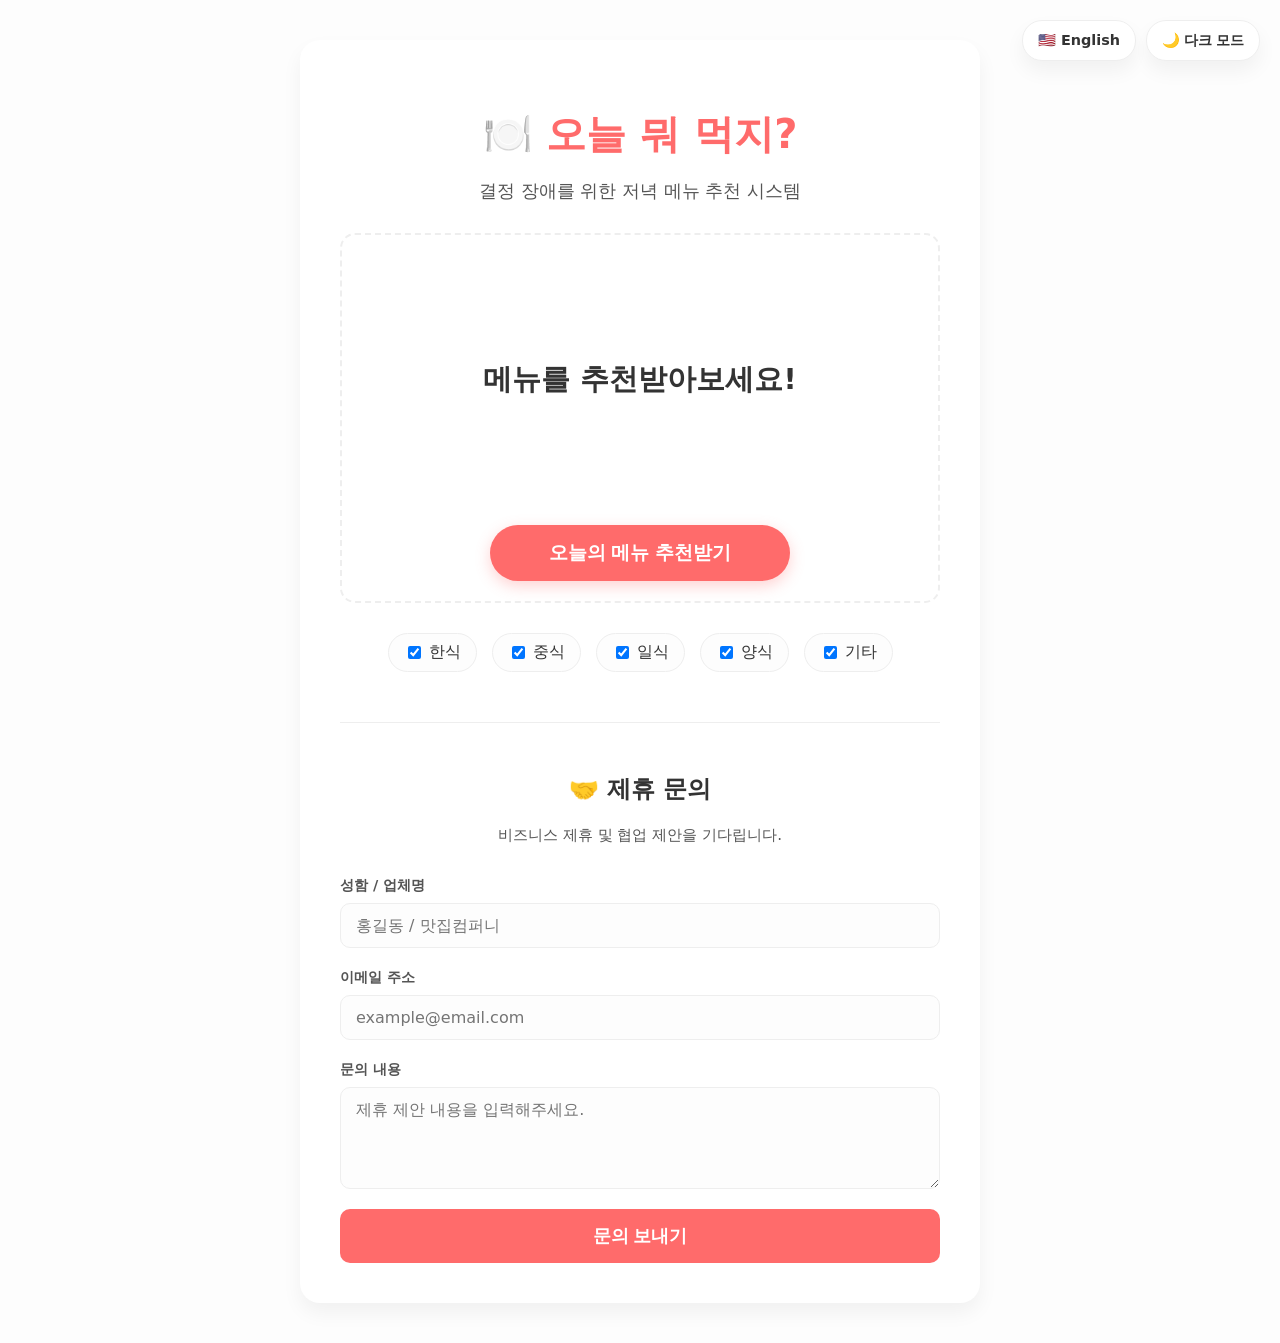
==== index.html @ b77ab516 "feat: Formspree를 이용한 제휴 문의 폼 추가 및 스타일링" ====
<!DOCTYPE html>
<html lang="ko">
<head>
    <meta charset="UTF-8">
    <meta name="viewport" content="width=device-width, initial-scale=1.0">
    <title>오늘 뭐 먹지? - 저녁 메뉴 추천</title>
    <link rel="stylesheet" href="style.css">
</head>
<body>

<div class="top-nav">
    <a href="en.html" class="lang-switch">🇺🇸 English</a>
    <button id="theme-toggle" class="theme-toggle-btn">🌙 다크 모드</button>
</div>

<div class="container">
    <header>
        <h1>🍽️ 오늘 뭐 먹지?</h1>
        <p>결정 장애를 위한 저녁 메뉴 추천 시스템</p>
    </header>

    <div class="recommend-box">
        <div id="menu-display" class="menu-display">
            <div id="menu-text">메뉴를 추천받아보세요!</div>
            <img id="menu-image" class="menu-image" src="" alt="추천 메뉴 이미지" style="display: none;">
        </div>
        <button id="recommend-btn" class="recommend-btn">오늘의 메뉴 추천받기</button>
    </div>

    <div class="category-filters">
        <label><input type="checkbox" name="category" value="korean" checked> 한식</label>
        <label><input type="checkbox" name="category" value="chinese" checked> 중식</label>
        <label><input type="checkbox" name="category" value="japanese" checked> 일식</label>
        <label><input type="checkbox" name="category" value="western" checked> 양식</label>
        <label><input type="checkbox" name="category" value="others" checked> 기타</label>
    </div>

    <hr class="divider">

    <section class="contact-section">
        <h2>🤝 제휴 문의</h2>
        <p>비즈니스 제휴 및 협업 제안을 기다립니다.</p>
        <form action="https://formspree.io/f/mpqkdood" method="POST" class="contact-form">
            <div class="form-group">
                <label for="name">성함 / 업체명</label>
                <input type="text" id="name" name="name" placeholder="홍길동 / 맛집컴퍼니" required>
            </div>
            <div class="form-group">
                <label for="email">이메일 주소</label>
                <input type="email" id="email" name="email" placeholder="example@email.com" required>
            </div>
            <div class="form-group">
                <label for="message">문의 내용</label>
                <textarea id="message" name="message" rows="4" placeholder="제휴 제안 내용을 입력해주세요." required></textarea>
            </div>
            <button type="submit" class="submit-btn">문의 보내기</button>
        </form>
    </section>
</div>

<script src="main.js"></script>
</body>
</html>
---- style.css ----
:root {
    --bg-color: #fdfdfd;
    --container-bg: #ffffff;
    --text-color: #333333;
    --label-color: #555555;
    --border-color: #eeeeee;
    --button-bg: #ff6b6b;
    --button-hover: #fa5252;
    --shadow: 0 10px 20px rgba(0,0,0,0.05);
    --accent-color: #ff6b6b;
}

[data-theme="dark"] {
    --bg-color: #1a1a1a;
    --container-bg: #2d2d2d;
    --text-color: #f1f1f1;
    --label-color: #cccccc;
    --border-color: #444444;
    --button-bg: #fa5252;
    --button-hover: #ff6b6b;
    --shadow: 0 10px 20px rgba(0,0,0,0.3);
}

body {
    font-family: 'Pretendard', -apple-system, BlinkMacSystemFont, system-ui, Roboto, 'Helvetica Neue', 'Segoe UI', 'Apple SD Gothic Neo', 'Noto Sans KR', 'Malgun Gothic', sans-serif;
    padding: 0;
    margin: 0;
    background-color: var(--bg-color);
    color: var(--text-color);
    transition: background-color 0.3s, color 0.3s;
    display: flex;
    flex-direction: column;
    justify-content: center;
    align-items: center;
    min-height: 100vh;
}

.top-nav {
    position: fixed;
    top: 20px;
    right: 20px;
    display: flex;
    gap: 10px;
    z-index: 1000;
}

.lang-switch, .theme-toggle-btn {
    padding: 10px 15px;
    background-color: var(--container-bg);
    color: var(--text-color);
    border: 1px solid var(--border-color);
    border-radius: 20px;
    cursor: pointer;
    box-shadow: var(--shadow);
    font-weight: bold;
    text-decoration: none;
    font-size: 0.9rem;
    transition: all 0.2s;
    display: flex;
    align-items: center;
}

.lang-switch:hover, .theme-toggle-btn:hover {
    border-color: var(--accent-color);
}

.container {
    max-width: 600px;
    width: 90%;
    margin: 40px auto;
    background: var(--container-bg);
    padding: 40px;
    border-radius: 20px;
    box-shadow: var(--shadow);
    text-align: center;
    transition: background-color 0.3s, box-shadow 0.3s;
}

header h1 {
    font-size: 2.5rem;
    margin-bottom: 10px;
    color: var(--accent-color);
}

header p {
    font-size: 1.1rem;
    color: var(--label-color);
    margin-bottom: 30px;
}

.recommend-box {
    margin-bottom: 30px;
    padding: 20px;
    border: 2px dashed var(--border-color);
    border-radius: 15px;
}

.menu-display {
    font-size: 1.8rem;
    font-weight: bold;
    margin-bottom: 20px;
    min-height: 250px;
    display: flex;
    flex-direction: column;
    justify-content: center;
    align-items: center;
    color: var(--text-color);
    gap: 15px;
}

.menu-image {
    width: 100%;
    max-width: 300px;
    height: 200px;
    object-fit: cover;
    border-radius: 15px;
    box-shadow: var(--shadow);
    transition: transform 0.3s;
}

.menu-image:hover {
    transform: scale(1.05);
}

.recommend-btn {
    width: 100%;
    max-width: 300px;
    padding: 15px 30px;
    background-color: var(--button-bg);
    color: white;
    border: none;
    border-radius: 50px;
    font-size: 1.2rem;
    font-weight: bold;
    cursor: pointer;
    transition: background 0.3s, transform 0.2s;
    box-shadow: 0 5px 15px rgba(255, 107, 107, 0.3);
}

.recommend-btn:hover {
    background-color: var(--button-hover);
    transform: translateY(-2px);
}

.category-filters {
    display: flex;
    flex-wrap: wrap;
    justify-content: center;
    gap: 15px;
    margin-top: 20px;
}

.category-filters label {
    display: flex;
    align-items: center;
    gap: 5px;
    font-size: 1rem;
    cursor: pointer;
    padding: 8px 15px;
    background: var(--bg-color);
    border: 1px solid var(--border-color);
    border-radius: 20px;
    transition: all 0.2s;
}

.category-filters label:hover {
    border-color: var(--accent-color);
}

/* Contact Form Styles */
.divider {
    margin: 50px 0;
    border: 0;
    border-top: 1px solid var(--border-color);
}

.contact-section {
    text-align: left;
    margin-top: 40px;
}

.contact-section h2 {
    text-align: center;
    color: var(--text-color);
}

.contact-section p {
    text-align: center;
    font-size: 0.95rem;
    color: var(--label-color);
    margin-bottom: 30px;
}

.contact-form {
    display: flex;
    flex-direction: column;
    gap: 20px;
}

.form-group {
    display: flex;
    flex-direction: column;
    gap: 8px;
}

.form-group label {
    font-weight: bold;
    font-size: 0.9rem;
    color: var(--label-color);
}

.form-group input, .form-group textarea {
    padding: 12px 15px;
    border: 1px solid var(--border-color);
    border-radius: 10px;
    background-color: var(--bg-color);
    color: var(--text-color);
    font-size: 1rem;
    font-family: inherit;
    transition: border-color 0.2s;
}

.form-group input:focus, .form-group textarea:focus {
    outline: none;
    border-color: var(--accent-color);
}

.submit-btn {
    padding: 15px;
    background-color: var(--accent-color);
    color: white;
    border: none;
    border-radius: 10px;
    font-size: 1.1rem;
    font-weight: bold;
    cursor: pointer;
    transition: background 0.3s, transform 0.2s;
}

.submit-btn:hover {
    filter: brightness(1.1);
    transform: translateY(-2px);
}
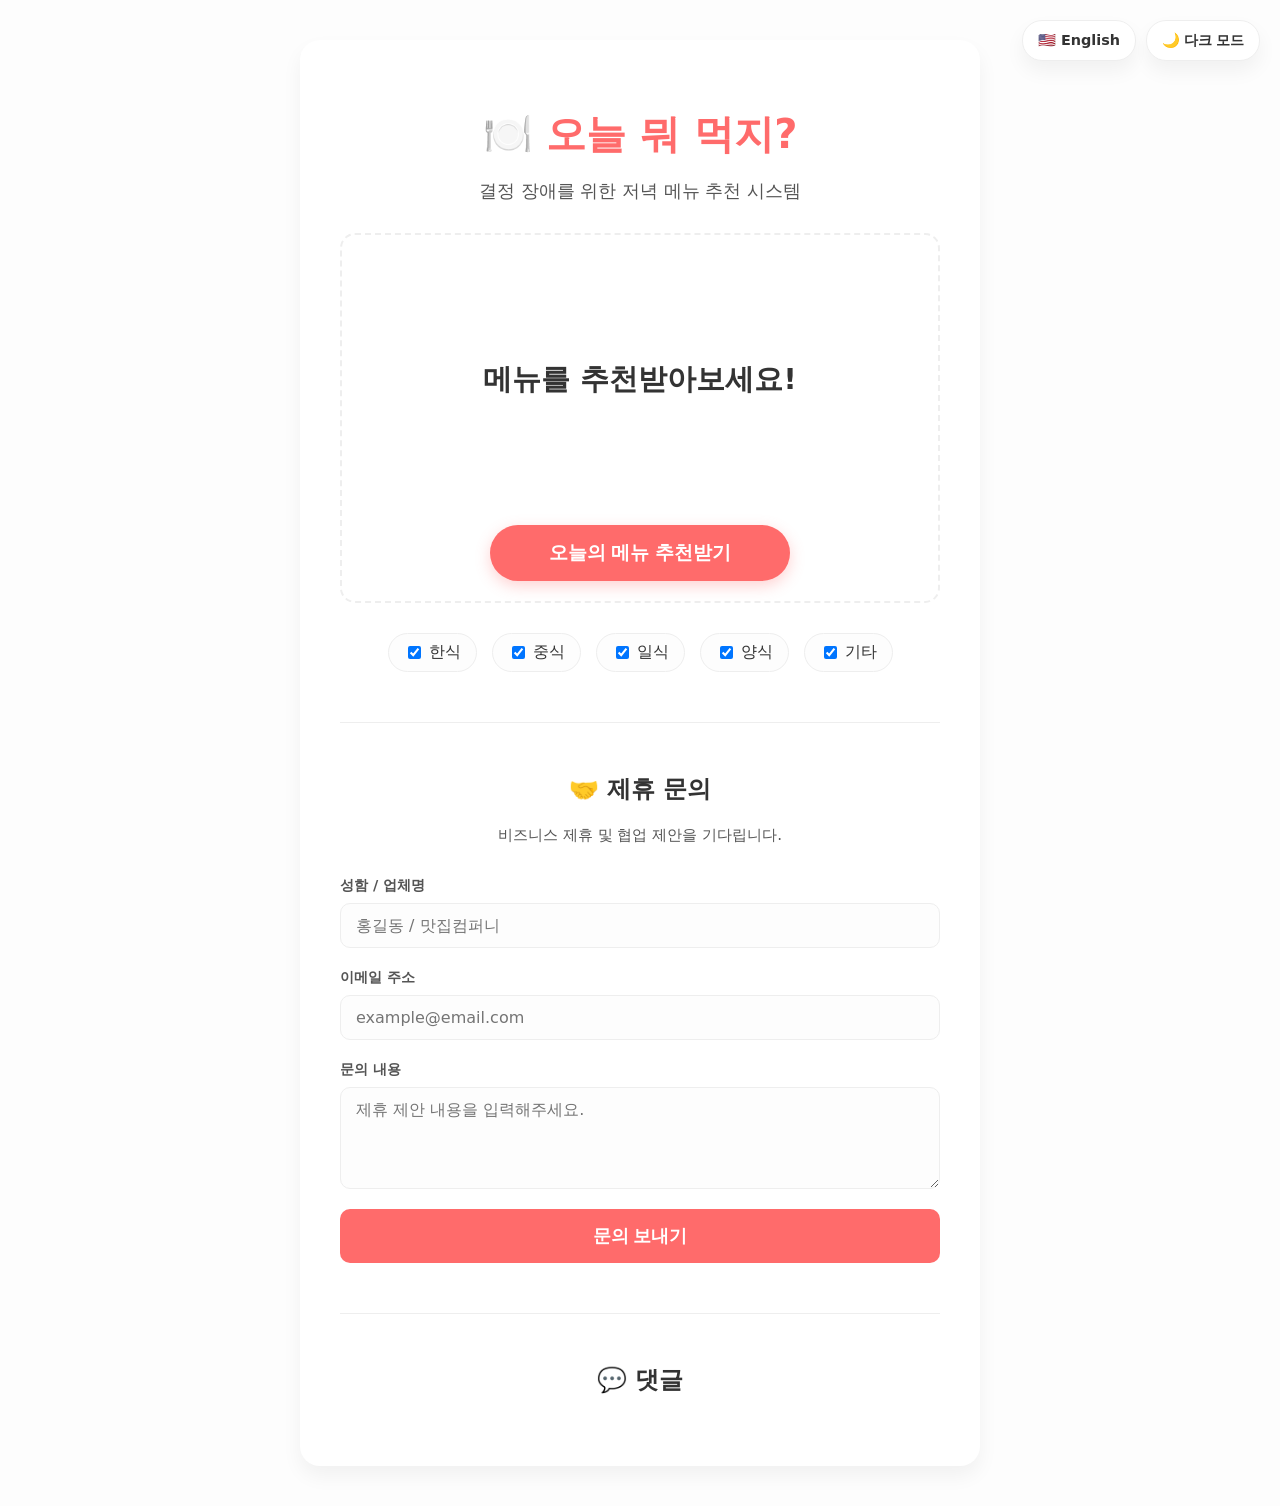
==== commit 75060deb: "feat: Disqus 댓글 기능 추가" ====
--- a/index.html
+++ b/index.html
@@ -56,6 +56,22 @@
             <button type="submit" class="submit-btn">문의 보내기</button>
         </form>
     </section>
+
+    <hr class="divider">
+
+    <section class="comments-section">
+        <h2>💬 댓글</h2>
+        <div id="disqus_thread"></div>
+        <script>
+            (function() {
+            var d = document, s = d.createElement('script');
+            s.src = 'https://product-builder-ai5swixxa2.disqus.com/embed.js';
+            s.setAttribute('data-timestamp', +new Date());
+            (d.head || d.body).appendChild(s);
+            })();
+        </script>
+        <noscript>Please enable JavaScript to view the <a href="https://disqus.com/?ref_noscript">comments powered by Disqus.</a></noscript>
+    </section>
 </div>
 
 <script src="main.js"></script>
--- a/style.css
+++ b/style.css
@@ -241,3 +241,15 @@
     filter: brightness(1.1);
     transform: translateY(-2px);
 }
+
+/* Comments Section Styles */
+.comments-section {
+    margin-top: 40px;
+    text-align: left;
+}
+
+.comments-section h2 {
+    text-align: center;
+    color: var(--text-color);
+    margin-bottom: 30px;
+}
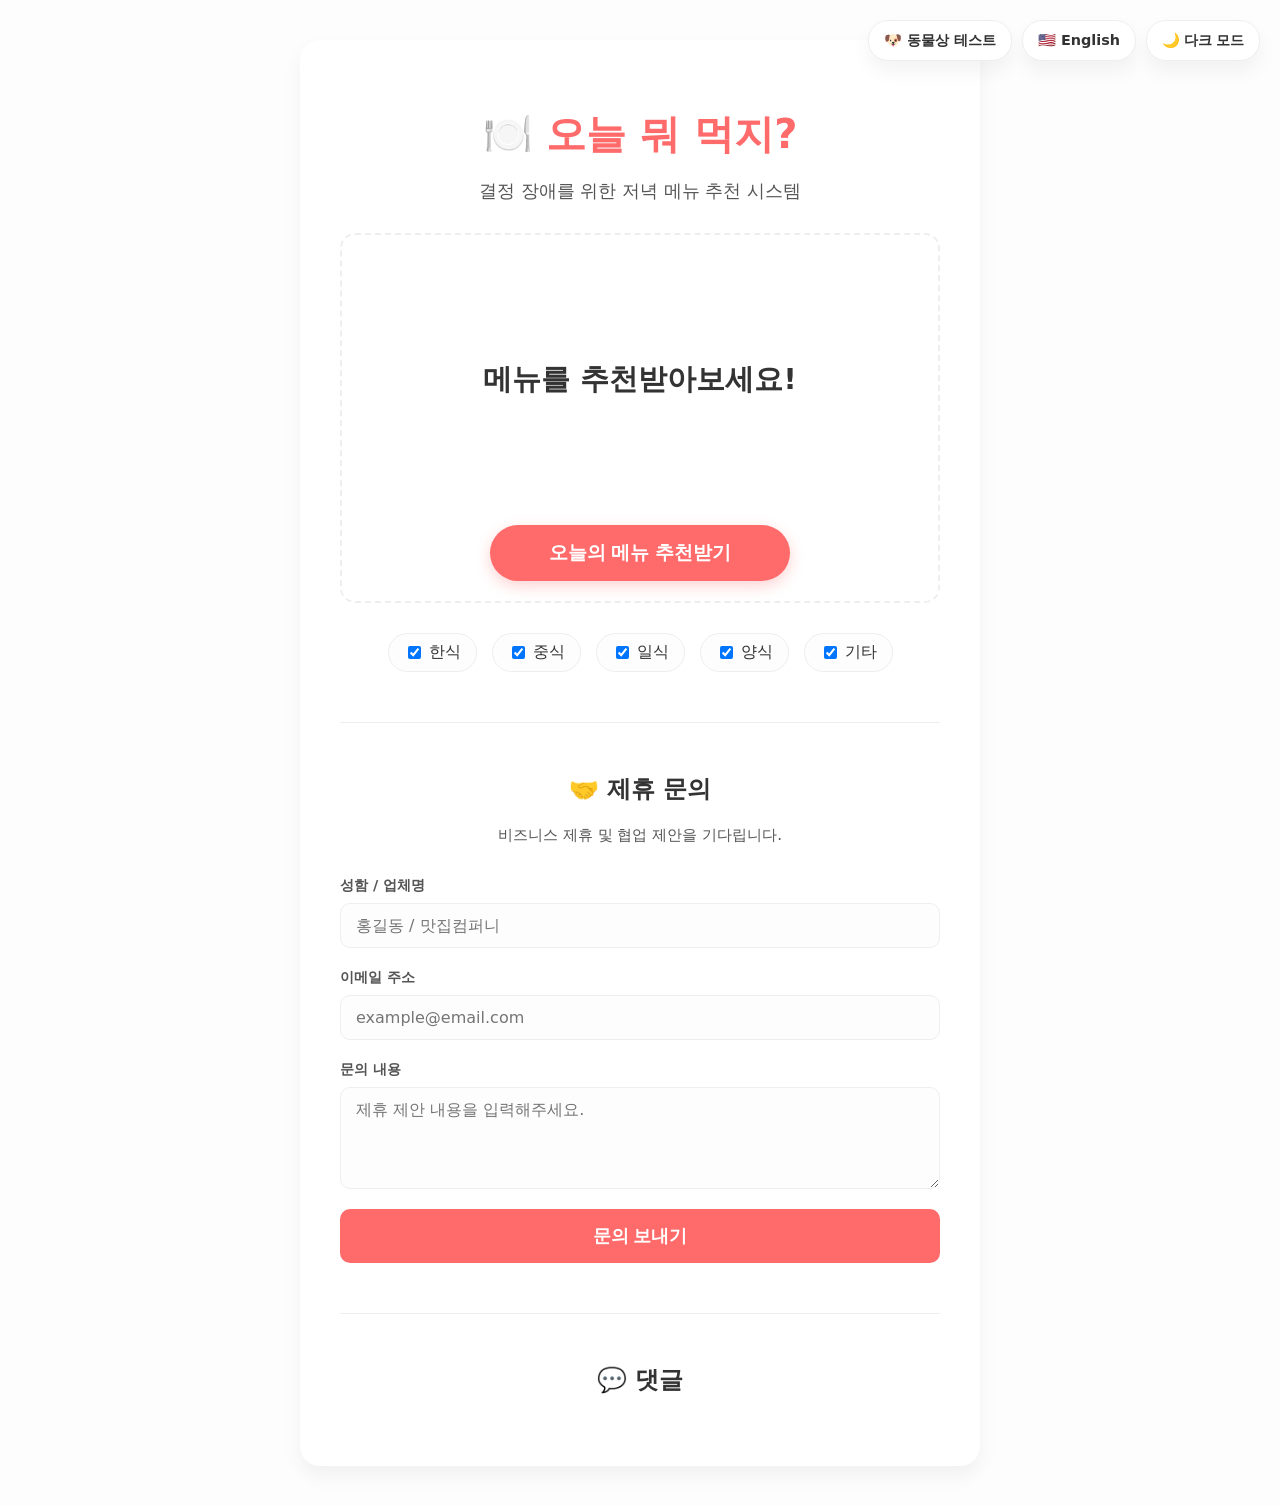
==== commit 8a51a546: "feat: Teachable Machine을 이용한 AI 동물상 테스트 페이지 추가" ====
--- a/index.html
+++ b/index.html
@@ -9,6 +9,7 @@
 <body>
 
 <div class="top-nav">
+    <a href="animal.html" class="lang-switch">🐶 동물상 테스트</a>
     <a href="en.html" class="lang-switch">🇺🇸 English</a>
     <button id="theme-toggle" class="theme-toggle-btn">🌙 다크 모드</button>
 </div>
--- a/style.css
+++ b/style.css
@@ -253,3 +253,64 @@
     color: var(--text-color);
     margin-bottom: 30px;
 }
+
+/* Animal Test Styles */
+.webcam-display {
+    width: 100%;
+    max-width: 300px;
+    height: 300px;
+    margin: 0 auto 20px;
+    background: #eee;
+    border-radius: 15px;
+    display: flex;
+    justify-content: center;
+    align-items: center;
+    overflow: hidden;
+    box-shadow: var(--shadow);
+}
+
+.webcam-display canvas {
+    width: 100% !important;
+    height: 100% !important;
+    object-fit: cover;
+}
+
+.result-label-container {
+    margin-bottom: 20px;
+    text-align: left;
+    width: 100%;
+    max-width: 300px;
+    margin-left: auto;
+    margin-right: auto;
+}
+
+.prediction-bar-container {
+    margin-bottom: 15px;
+}
+
+.prediction-label {
+    display: block;
+    margin-bottom: 5px;
+    font-weight: bold;
+    font-size: 0.9rem;
+}
+
+.bar-wrapper {
+    background: var(--border-color);
+    border-radius: 10px;
+    height: 12px;
+    overflow: hidden;
+}
+
+.bar {
+    height: 100%;
+    width: 0;
+    background: var(--accent-color);
+    transition: width 0.3s ease;
+}
+
+.info-box {
+    margin-top: 20px;
+    font-size: 0.8rem;
+    color: var(--label-color);
+}
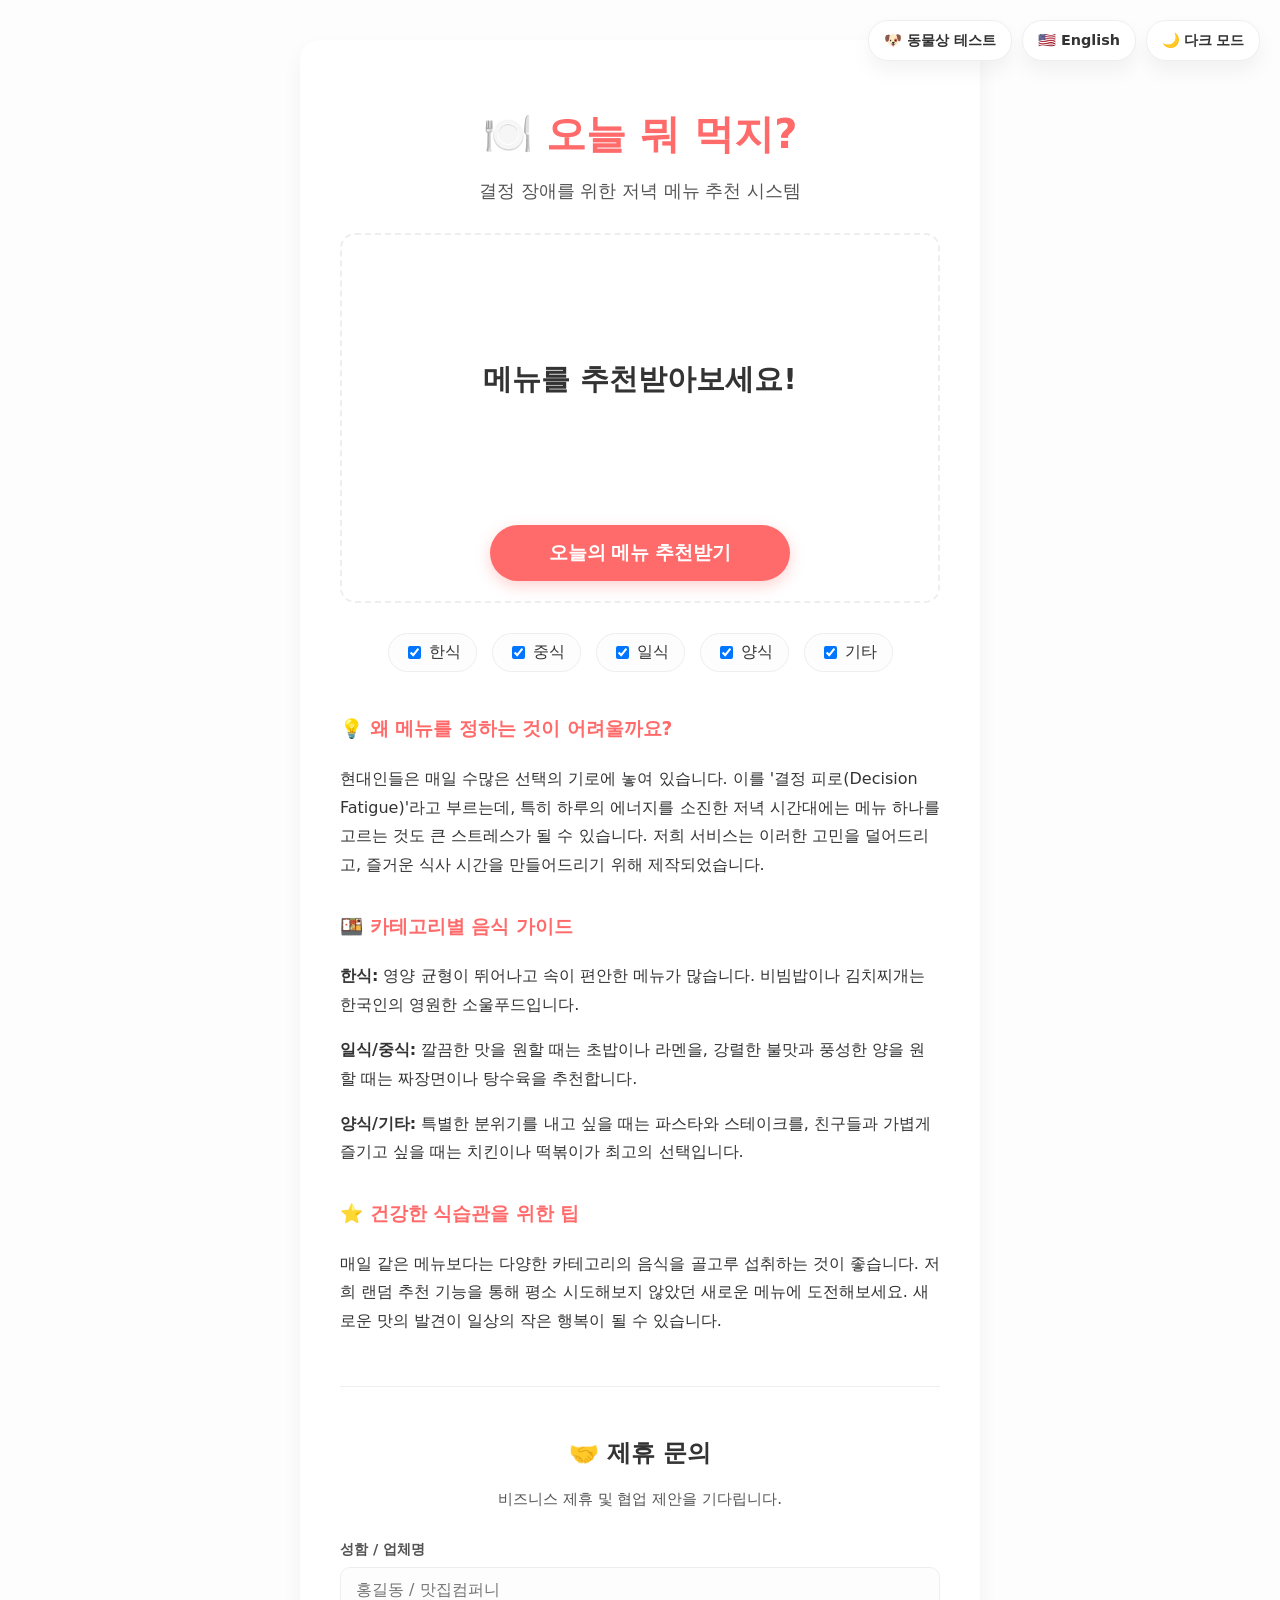
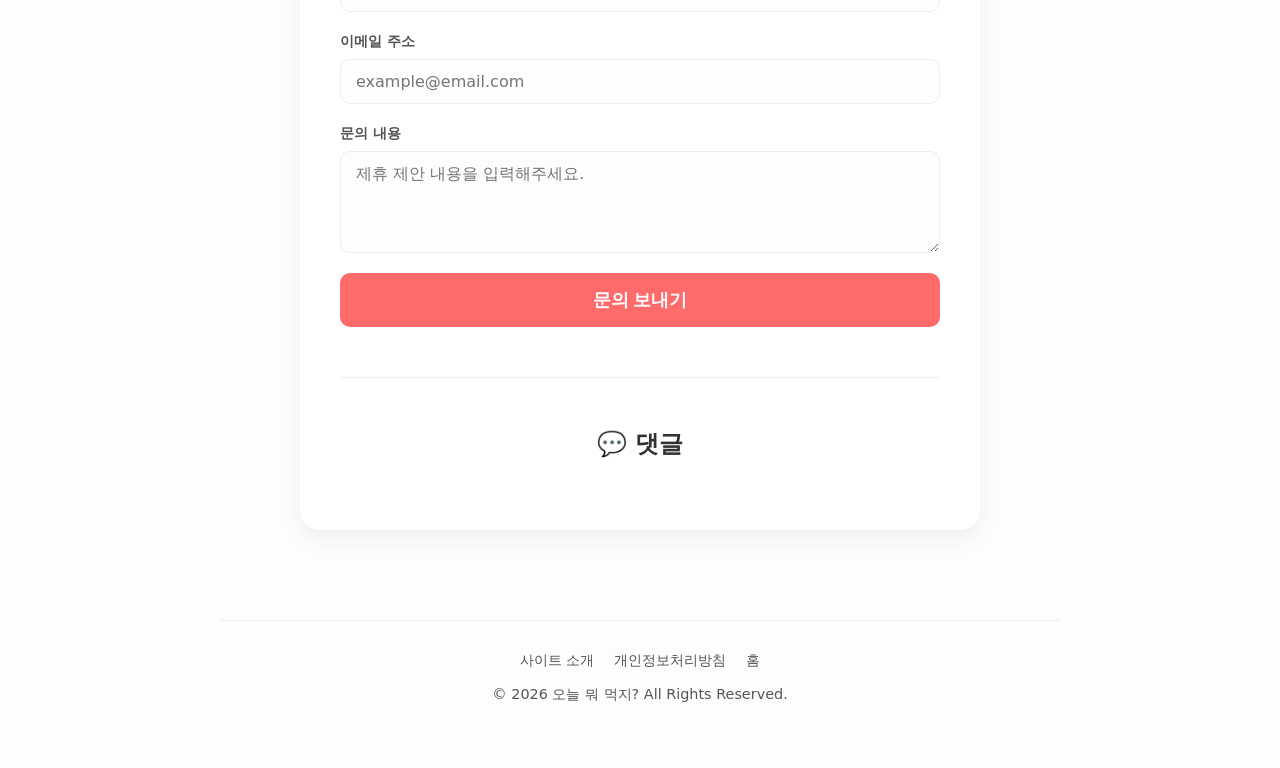
==== commit f0c195e4: "chore: 애드센스 승인을 위한 고품질 콘텐츠 보강 및 정책 페이지 추가" ====
--- a/index.html
+++ b/index.html
@@ -3,7 +3,10 @@
 <head>
     <meta charset="UTF-8">
     <meta name="viewport" content="width=device-width, initial-scale=1.0">
-    <title>오늘 뭐 먹지? - 저녁 메뉴 추천</title>
+    <title>오늘 뭐 먹지? - 저녁 메뉴 추천 및 음식 가이드</title>
+    <script async src="https://pagead2.googlesyndication.com/pagead/js/adsbygoogle.js?client=ca-pub-5402805160992455"
+     crossorigin="anonymous"></script>
+    <meta name="google-adsense-account" content="ca-pub-5402805160992455">
     <link rel="stylesheet" href="style.css">
 </head>
 <body>
@@ -35,6 +38,19 @@
         <label><input type="checkbox" name="category" value="western" checked> 양식</label>
         <label><input type="checkbox" name="category" value="others" checked> 기타</label>
     </div>
+
+    <section class="content-section">
+        <h3>💡 왜 메뉴를 정하는 것이 어려울까요?</h3>
+        <p>현대인들은 매일 수많은 선택의 기로에 놓여 있습니다. 이를 '결정 피로(Decision Fatigue)'라고 부르는데, 특히 하루의 에너지를 소진한 저녁 시간대에는 메뉴 하나를 고르는 것도 큰 스트레스가 될 수 있습니다. 저희 서비스는 이러한 고민을 덜어드리고, 즐거운 식사 시간을 만들어드리기 위해 제작되었습니다.</p>
+
+        <h3>🍱 카테고리별 음식 가이드</h3>
+        <p><strong>한식:</strong> 영양 균형이 뛰어나고 속이 편안한 메뉴가 많습니다. 비빔밥이나 김치찌개는 한국인의 영원한 소울푸드입니다.</p>
+        <p><strong>일식/중식:</strong> 깔끔한 맛을 원할 때는 초밥이나 라멘을, 강렬한 불맛과 풍성한 양을 원할 때는 짜장면이나 탕수육을 추천합니다.</p>
+        <p><strong>양식/기타:</strong> 특별한 분위기를 내고 싶을 때는 파스타와 스테이크를, 친구들과 가볍게 즐기고 싶을 때는 치킨이나 떡볶이가 최고의 선택입니다.</p>
+
+        <h3>⭐ 건강한 식습관을 위한 팁</h3>
+        <p>매일 같은 메뉴보다는 다양한 카테고리의 음식을 골고루 섭취하는 것이 좋습니다. 저희 랜덤 추천 기능을 통해 평소 시도해보지 않았던 새로운 메뉴에 도전해보세요. 새로운 맛의 발견이 일상의 작은 행복이 될 수 있습니다.</p>
+    </section>
 
     <hr class="divider">
 
@@ -75,6 +91,15 @@
     </section>
 </div>
 
+<footer>
+    <div class="footer-links">
+        <a href="about.html">사이트 소개</a>
+        <a href="privacy.html">개인정보처리방침</a>
+        <a href="index.html">홈</a>
+    </div>
+    <p>&copy; 2026 오늘 뭐 먹지? All Rights Reserved.</p>
+</footer>
+
 <script src="main.js"></script>
 </body>
 </html>
--- a/style.css
+++ b/style.css
@@ -314,3 +314,65 @@
     font-size: 0.8rem;
     color: var(--label-color);
 }
+
+/* File Upload Styles */
+.file-upload-wrapper {
+    margin-bottom: 20px;
+}
+
+.file-input {
+    display: none;
+}
+
+.file-upload-wrapper .recommend-btn {
+    display: inline-block;
+    cursor: pointer;
+}
+
+/* AdSense Optimization Styles */
+.content-section {
+    text-align: left;
+    margin: 40px 0;
+    line-height: 1.8;
+    color: var(--text-color);
+}
+
+.content-section h3 {
+    color: var(--accent-color);
+    margin-top: 30px;
+}
+
+footer {
+    width: 100%;
+    max-width: 800px;
+    margin: 50px auto 20px;
+    padding: 30px 20px;
+    border-top: 1px solid var(--border-color);
+    text-align: center;
+    font-size: 0.9rem;
+    color: var(--label-color);
+}
+
+.footer-links {
+    margin-bottom: 15px;
+    display: flex;
+    justify-content: center;
+    gap: 20px;
+    flex-wrap: wrap;
+}
+
+.footer-links a {
+    color: var(--label-color);
+    text-decoration: none;
+    transition: color 0.2s;
+}
+
+.footer-links a:hover {
+    color: var(--accent-color);
+}
+
+.about-page-content {
+    text-align: left;
+    max-width: 800px;
+    margin: 0 auto;
+}
